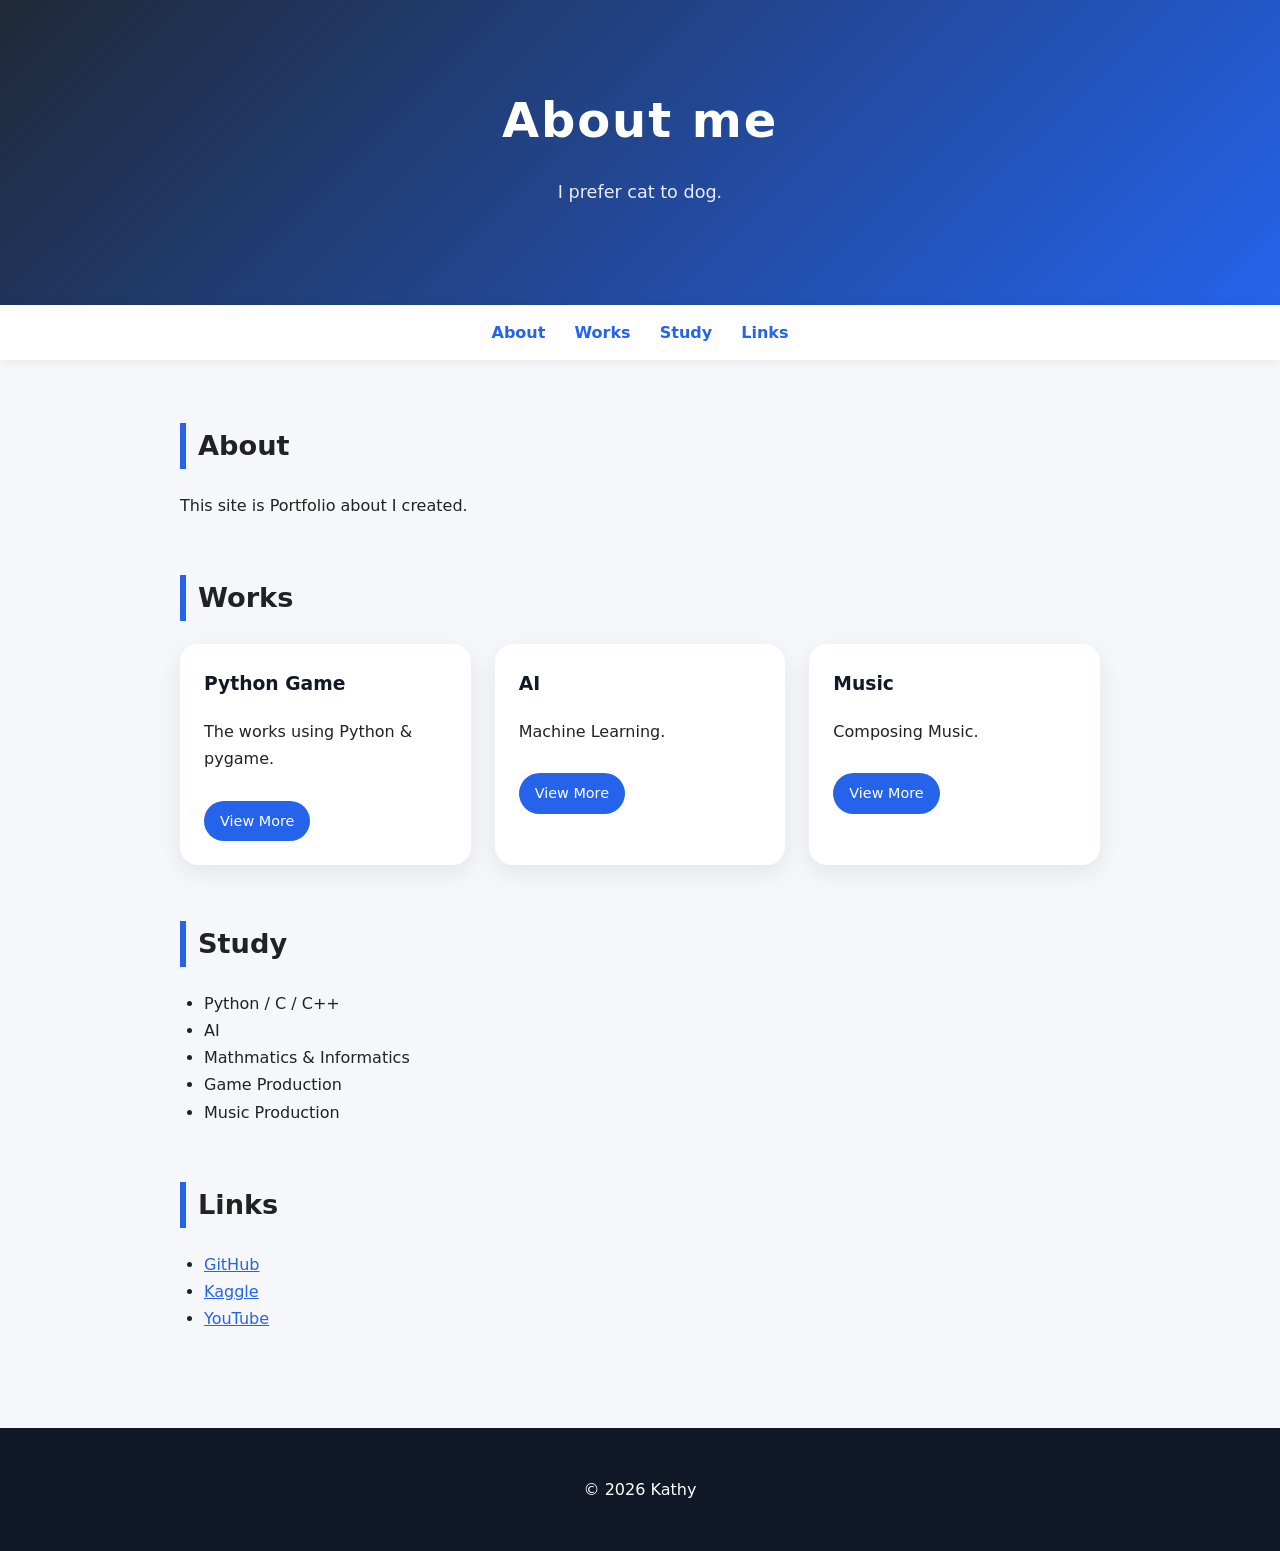
==== index.html @ 389c7af9 "Modified" ====
<!DOCTYPE html>
<html lang="ja">
<head>
  <meta charset="UTF-8">
  <meta name="viewport" content="width=device-width, initial-scale=1.0">

  <title>Portfolio</title>
  <link rel="stylesheet" href="style.css">
</head>

<body>
  <header class="hero">
    <h1>About me</h1>
    <p>I prefer cat to dog.</p>
  </header>

  <nav class="nav">
    <a href="#about">About</a>
    <a href="#works">Works</a>
    <a href="#study">Study</a>
    <a href="#links">Links</a>
  </nav>

  <main class="container">
    <section id="about" class="section">
      <h2>About</h2>
      <p>
        This site is Portfolio about I created.
      </p>
    </section>

    <section id="works" class="section">
      <h2>Works</h2>

      <div class="card-list">
        <article class="card">
          <h3>Python Game</h3>
          <p>
            The works using Python & pygame.
          </p>
          <a href="#" class="button">View More</a>
        </article>

        <article class="card">
          <h3>AI</h3>
          <p>
            Machine Learning.
          </p>
          <a href="#" class="button">View More</a>
        </article>

        <article class="card">
          <h3>Music</h3>
          <p>
            Composing Music.
          </p>
          <a href="#" class="button">View More</a>
        </article>
      </div>
    </section>

    <section id="study" class="section">
      <h2>Study</h2>
      <ul>
        <li>Python / C / C++ </li>
        <li>AI</li>
        <li>Mathmatics & Informatics</li>
        <li>Game Production</li>
        <li>Music Production</li>
      </ul>
    </section>

    <section id="links" class="section">
      <h2>Links</h2>
      <ul>
        <li><a href="https://github.com/">GitHub</a></li>
        <li><a href="#">Kaggle</a></li>
        <li><a href="#">YouTube</a></li>
      </ul>
    </section>
  </main>

  <footer class="footer">
    <p>&copy; 2026 Kathy</p>
  </footer>
</body>
</html>
---- style.css ----
* {
    box-sizing: border-box;
  }
  
  body {
    margin: 0;
    font-family: system-ui, -apple-system, BlinkMacSystemFont, "Segoe UI", sans-serif;
    background-color: #f6f7fb;
    color: #222;
    line-height: 1.7;
  }
  
  /* Hero */
  .hero {
    padding: 80px 24px;
    text-align: center;
    color: white;
    background: linear-gradient(135deg, #1f2937, #2563eb);
  }
  
  .hero h1 {
    margin: 0;
    font-size: 3rem;
    letter-spacing: 0.04em;
  }
  
  .hero p {
    margin-top: 16px;
    font-size: 1.1rem;
    opacity: 0.9;
  }
  
  /* Navigation */
  .nav {
    position: sticky;
    top: 0;
    z-index: 10;
    background: white;
    padding: 14px 20px;
    text-align: center;
    box-shadow: 0 2px 12px rgba(0, 0, 0, 0.06);
  }
  
  .nav a {
    margin: 0 12px;
    color: #2563eb;
    text-decoration: none;
    font-weight: 600;
  }
  
  .nav a:hover {
    text-decoration: underline;
  }
  
  /* Main */
  .container {
    max-width: 960px;
    margin: 0 auto;
    padding: 40px 20px;
  }
  
  .section {
    margin-bottom: 56px;
  }
  
  .section h2 {
    border-left: 6px solid #2563eb;
    padding-left: 12px;
    font-size: 1.7rem;
  }
  
  /* Cards */
  .card-list {
    display: grid;
    grid-template-columns: repeat(auto-fit, minmax(260px, 1fr));
    gap: 24px;
  }
  
  .card {
    background: white;
    padding: 24px;
    border-radius: 18px;
    box-shadow: 0 8px 24px rgba(0, 0, 0, 0.08);
  }
  
  .card h3 {
    margin-top: 0;
    color: #111827;
  }
  
  .button {
    display: inline-block;
    margin-top: 12px;
    padding: 8px 16px;
    color: white;
    background: #2563eb;
    border-radius: 999px;
    text-decoration: none;
    font-size: 0.9rem;
  }
  
  .button:hover {
    background: #1d4ed8;
  }
  
  /* Links */
  a {
    color: #2563eb;
  }
  
  ul {
    padding-left: 24px;
  }
  
  /* Footer */
  .footer {
    text-align: center;
    padding: 32px 20px;
    color: white;
    background: #111827;
  }
  
  /* Smartphone */
  @media (max-width: 600px) {
    .hero {
      padding: 56px 20px;
    }
  
    .hero h1 {
      font-size: 2.2rem;
    }
  
    .nav a {
      display: inline-block;
      margin: 6px 8px;
    }
  
    .container {
      padding: 32px 16px;
    }
  }
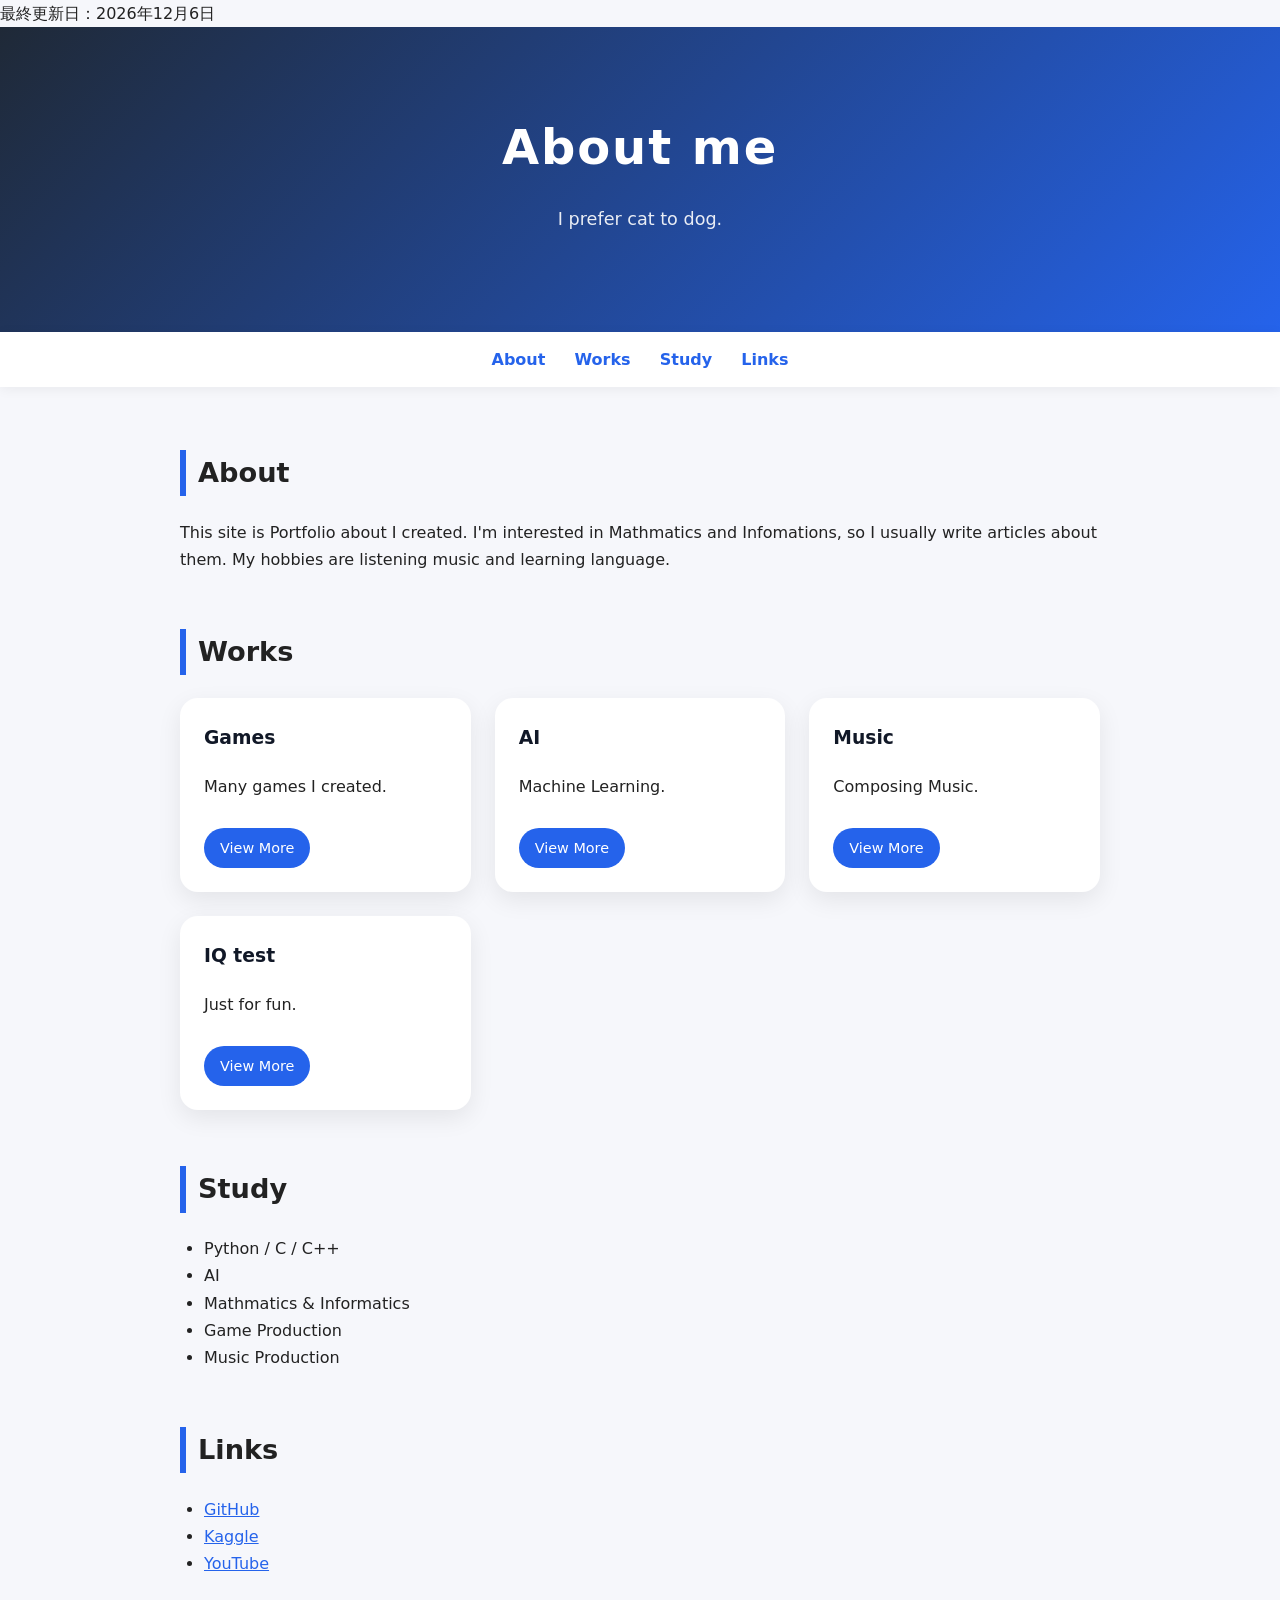
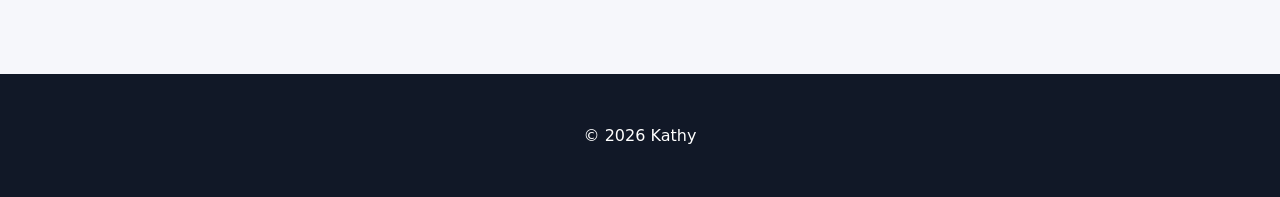
==== commit a26c5fa5: "modified" ====
--- a/index.html
+++ b/index.html
@@ -1,3 +1,4 @@
+<!-- 2026/8/29(土)23:39追記 -->
 <!DOCTYPE html>
 <html lang="ja">
 <head>
@@ -7,6 +8,16 @@
   <title>Portfolio</title>
   <link rel="stylesheet" href="style.css">
 </head>
+
+
+<script type="text/javascript">
+  var modified = new Date(document.lastModified);
+  var year = modified.getFullYear();
+  var month= modified.getMonth() + 1;
+  var date = modified.getDate();
+  document.write( "最終更新日：" + year + "年" + month + "月" + date + "日" );
+</script>
+
 
 <body>
   <header class="hero">
@@ -26,6 +37,8 @@
       <h2>About</h2>
       <p>
         This site is Portfolio about I created.
+        I'm interested in Mathmatics and Infomations, so I usually write articles about them.
+        My hobbies are listening music and learning language.
       </p>
     </section>
 
@@ -34,9 +47,9 @@
 
       <div class="card-list">
         <article class="card">
-          <h3>Python Game</h3>
+          <h3>Games</h3>
           <p>
-            The works using Python & pygame.
+            Many games I created.
           </p>
           <a href="#" class="button">View More</a>
         </article>
@@ -53,6 +66,14 @@
           <h3>Music</h3>
           <p>
             Composing Music.
+          </p>
+          <a href="#" class="button">View More</a>
+        </article>
+
+        <article class="card">
+          <h3>IQ test</h3>
+          <p>
+            Just for fun.
           </p>
           <a href="#" class="button">View More</a>
         </article>
@@ -74,7 +95,7 @@
       <h2>Links</h2>
       <ul>
         <li><a href="https://github.com/">GitHub</a></li>
-        <li><a href="#">Kaggle</a></li>
+        <li><a href="https://www.kaggle.com/">Kaggle</a></li>
         <li><a href="#">YouTube</a></li>
       </ul>
     </section>
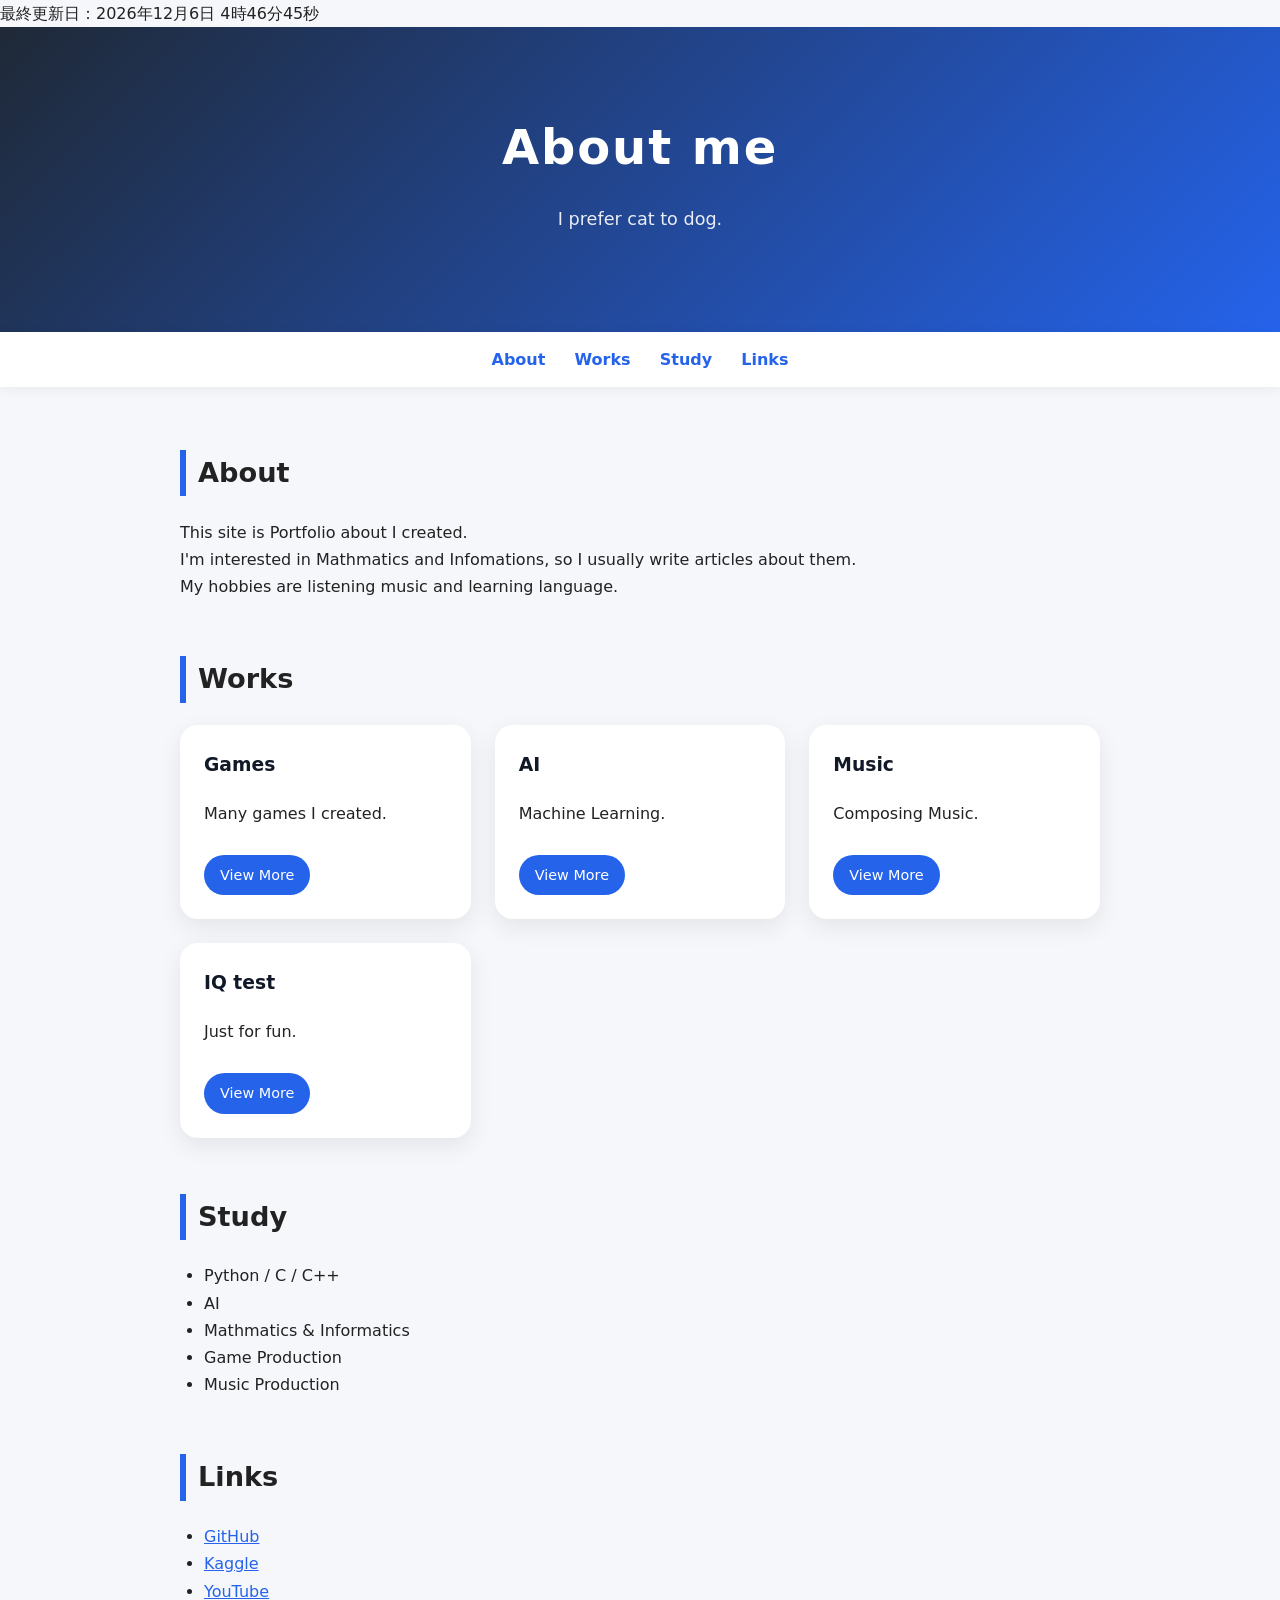
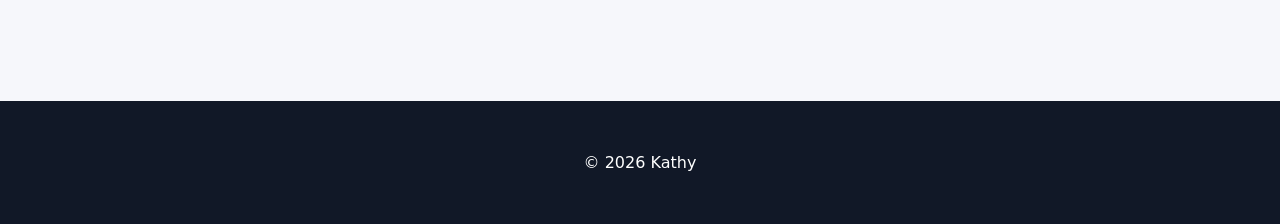
==== commit 4f7a67a2: "modified" ====
--- a/index.html
+++ b/index.html
@@ -15,7 +15,10 @@
   var year = modified.getFullYear();
   var month= modified.getMonth() + 1;
   var date = modified.getDate();
-  document.write( "最終更新日：" + year + "年" + month + "月" + date + "日" );
+  var hours = modified.getHours();
+  var minute = modified.getMinutes();
+  var second = modified.getSeconds();
+  document.write( "最終更新日：" + year + "年" + month + "月" + date + "日 " + hours + "時" + minute + "分" + second + "秒");
 </script>
 
 
@@ -36,8 +39,8 @@
     <section id="about" class="section">
       <h2>About</h2>
       <p>
-        This site is Portfolio about I created.
-        I'm interested in Mathmatics and Infomations, so I usually write articles about them.
+        This site is Portfolio about I created.<br>
+        I'm interested in Mathmatics and Infomations, so I usually write articles about them.<br>
         My hobbies are listening music and learning language.
       </p>
     </section>
@@ -75,7 +78,7 @@
           <p>
             Just for fun.
           </p>
-          <a href="#" class="button">View More</a>
+          <a href="./IQ.html" class="button">View More</a>
         </article>
       </div>
     </section>
